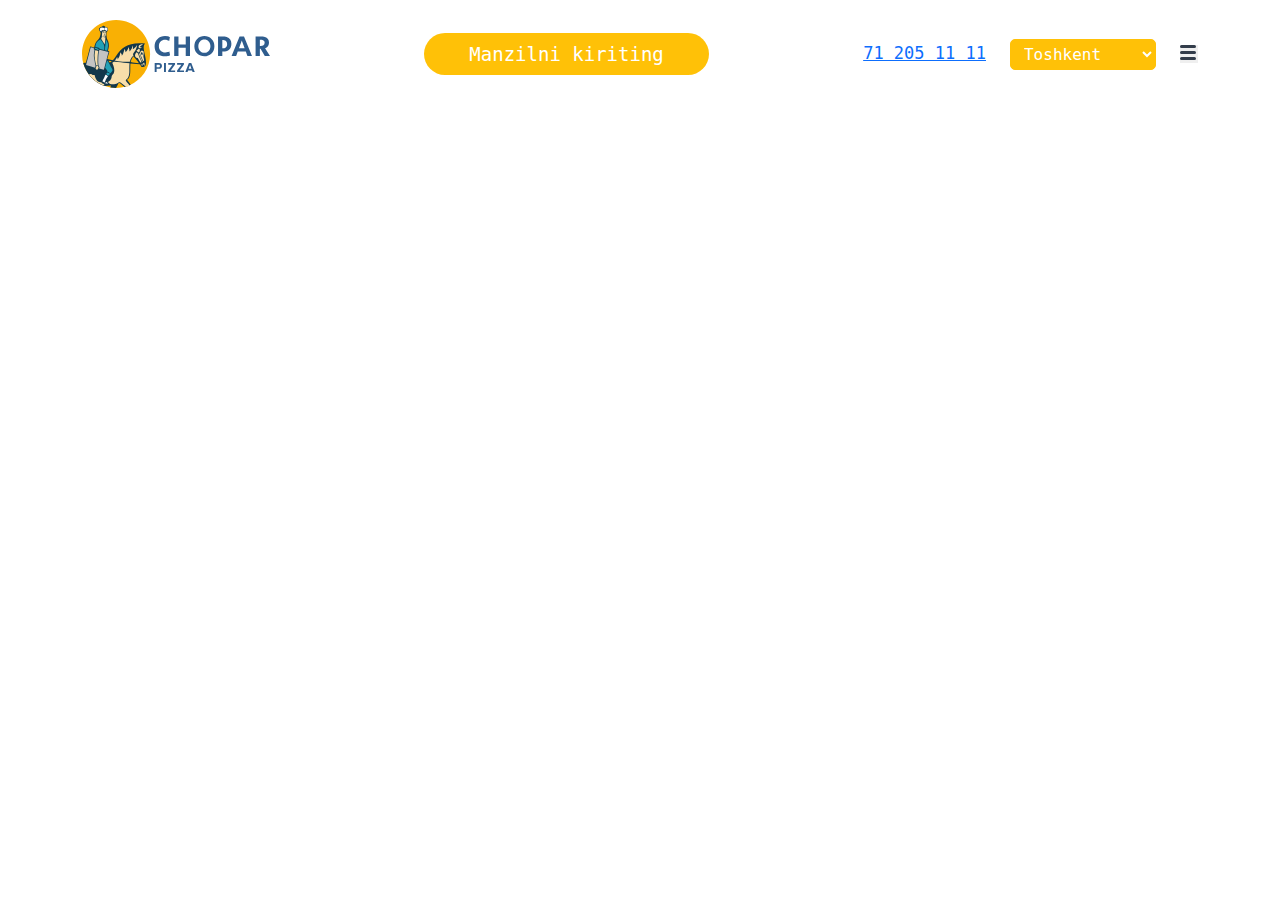
==== index.html @ 5036ab7e "Initial commit" ====
<!DOCTYPE html>
<html lang="en">
<head>
    <meta charset="UTF-8">
    <meta http-equiv="X-UA-Compatible" content="IE=edge">
    <meta name="viewport" content="width=device-width, initial-scale=1.0">
    <title>Chopar pizza</title>
    <link rel="stylesheet" href="css/bootstrap.min.css">
    <link rel="stylesheet" href="css/main.css">
</head>
<body>
    
    <!--   Header start   -->
    <header class="site-header">
        <div class="container">
            <div class="site-header__wrapper d-flex align-items-center justify-content-between">
                <a class="logo-link" href="./index.html">
                    <img class="logo-img" src="./images/site-logo.svg"
                    width="150"
                    height="40"
                    alt="site logo">
                </a>
                <button class="site-header__location d-none text-white bg-warning border-0" type="button">
                    Manzilni kiriting
                </button>
                <div class="site-header__inner d-flex align-items-center column-gap-3 column-gap-xl-4">
                    <a class="site-header__tel d-none" href="tel:712051111">
                        71 205 11 11
                    </a>
                    <select class="site-header__select d-none bg-warning text-white border-warning">
                        <option value="Tashkent">
                            Toshkent
                        </option>
                        <option value="Samarqand">
                            Samarqand
                        </option>
                        <option value="Andijon">
                            Andijon
                        </option>
                        <option value="Namangan">
                            Namangan
                        </option>
                        <option value="Qashqadaryo">
                            Qashqadaryo
                        </option>
                    </select>
                    <button class="site-header__menu" type="button"></button>
                </div>
            </div>
        </div>
    </header>
    <!--   Header finish  -->

    <main class="site-main">
        <!--   Hero start   -->
        <section class="hero">
            <div class="container"></div>
        </section>
        <!--   Hero finish   -->
    </main>

    <!--   Footer start   -->
    <footer class="site-footer">
        <div class="container"></div>
    </footer>
    <!--   Footer finish   -->
    
    <script src="js/bootstrap.min.js"></script>
    <script src="js/main.js"></script>
</body>
</html>
---- css/main.css ----
* {
    box-sizing: border-box;
}

html {
    height: 100%;
}

body {
    display: flex;
    flex-direction: column;
    height: 100%;
    margin: 0;
    padding: 0;
    font-family: monospace;
}

img {
    display: block;
    height: auto;
}

.site-main {
    flex-grow: 1;
}

.site-header {
    padding-top: 20px;
}

.site-header__menu {
    width: 18px;
    height: 18px;
    background-image: url("/images/menu.svg");
    background-repeat: no-repeat;
    background-color: none;
    border: none;
}

















.main-wrapper {
    margin: 100px 0;
}

.heading {
    font-size: 27px;
}

.form {
    padding: 25px 5px !important;
    border: none;
}


input {
    width: 240px !important;
    margin-bottom: 15px;
    padding: 5px 15px;
    font-size: 14px !important;
    /* border: none; */
    border-radius: 5px;
}

.form__btn {
    width: 120px !important;
    padding: 5px;
    font-size: 14px;
}

.form__link {
    font-size: 15px;
    font-weight: 500;
}

@media only screen and (min-width: 500px) {
    .site-header__location {
        display: block !important;
        padding: 5px 15px;
        border-radius: 6px;
    }
}

@media only screen and (min-width: 568px) {
    .site-header__tel {
        display: block !important;
        font-size: 15px;
    }

    input {
        width: 300px !important;
        padding: 7px 17px;
        font-size: 15px !important;
    }

    .form__link {
        font-size: 16px;
    }
}

@media only screen and (min-width: 768px) {
    .site-header__location {
        padding: 6px 20px;
    }

    .site-header__select {
        display: block !important;
        padding: 3px 7px;
        font-size: 14px;
        border-radius: 5px;
    }

    .heading {
        font-size: 32px;
    }
    
    input {
        width: 330px !important;
        padding: 7px 17px;
        font-size: 16px !important;
    }

    .form__btn {
        font-size: 15px;
    }

    .form__link {
        font-size: 17px;
    }
}

@media only screen and (min-width: 992px) {
    .logo-img {
        width: 188px;
        height: 68px;
    }

    .site-header__location {
        padding: 7px 45px;
        font-size: 19px;
        border-radius: 50px;
    }

    .site-header__tel {
        font-size: 17px;
    }

    .site-header__select {
        padding: 4px 9px;
        font-size: 16px;
    }

    .main-wrapper {
        margin: 150px 0;
    }

    .heading {
        font-size: 40px;
    }

    input {
        width: 360px !important;
        margin-bottom: 20px;
        padding: 24px 20px;
        font-size: 17px !important;
    }

    .form__btn {
        width: 170px !important;
        padding: 6px 10px;
        font-size: 16px;
    }

    .form__link {
        font-size: 20px;
    }
}
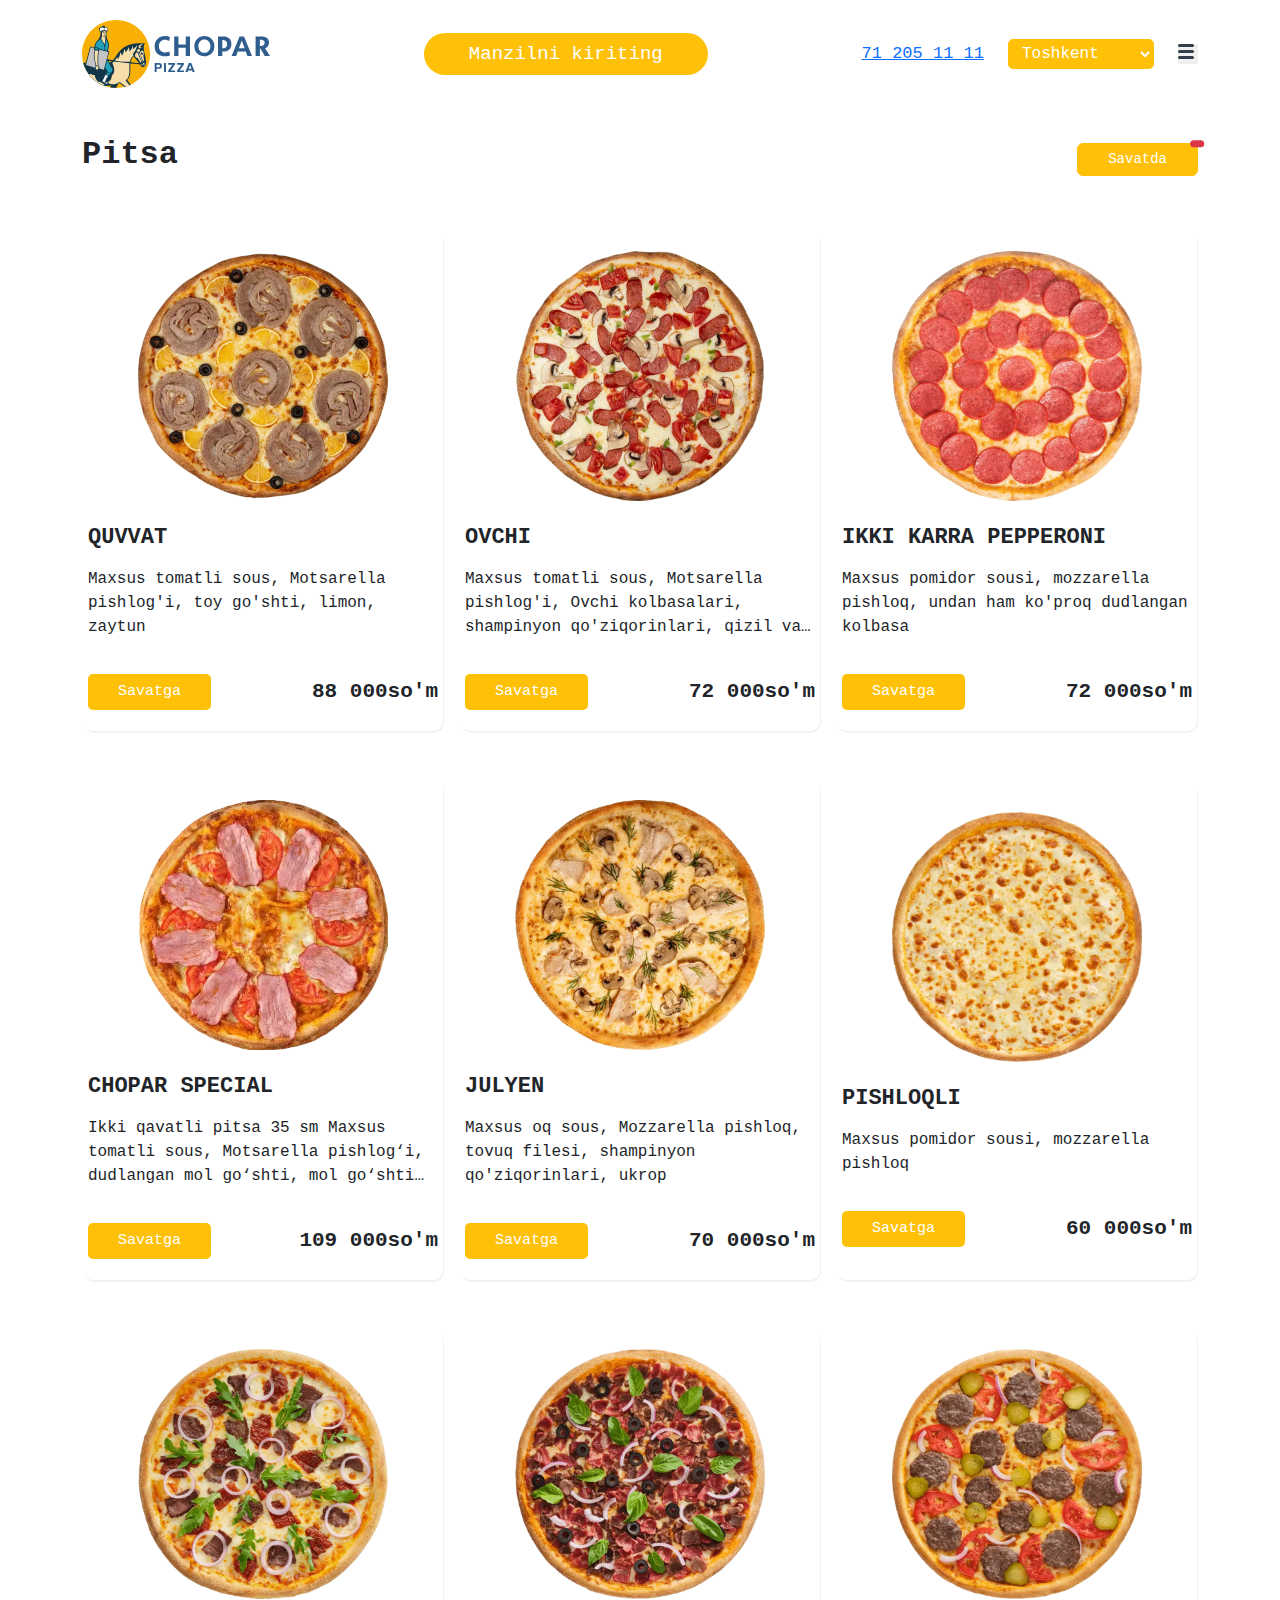
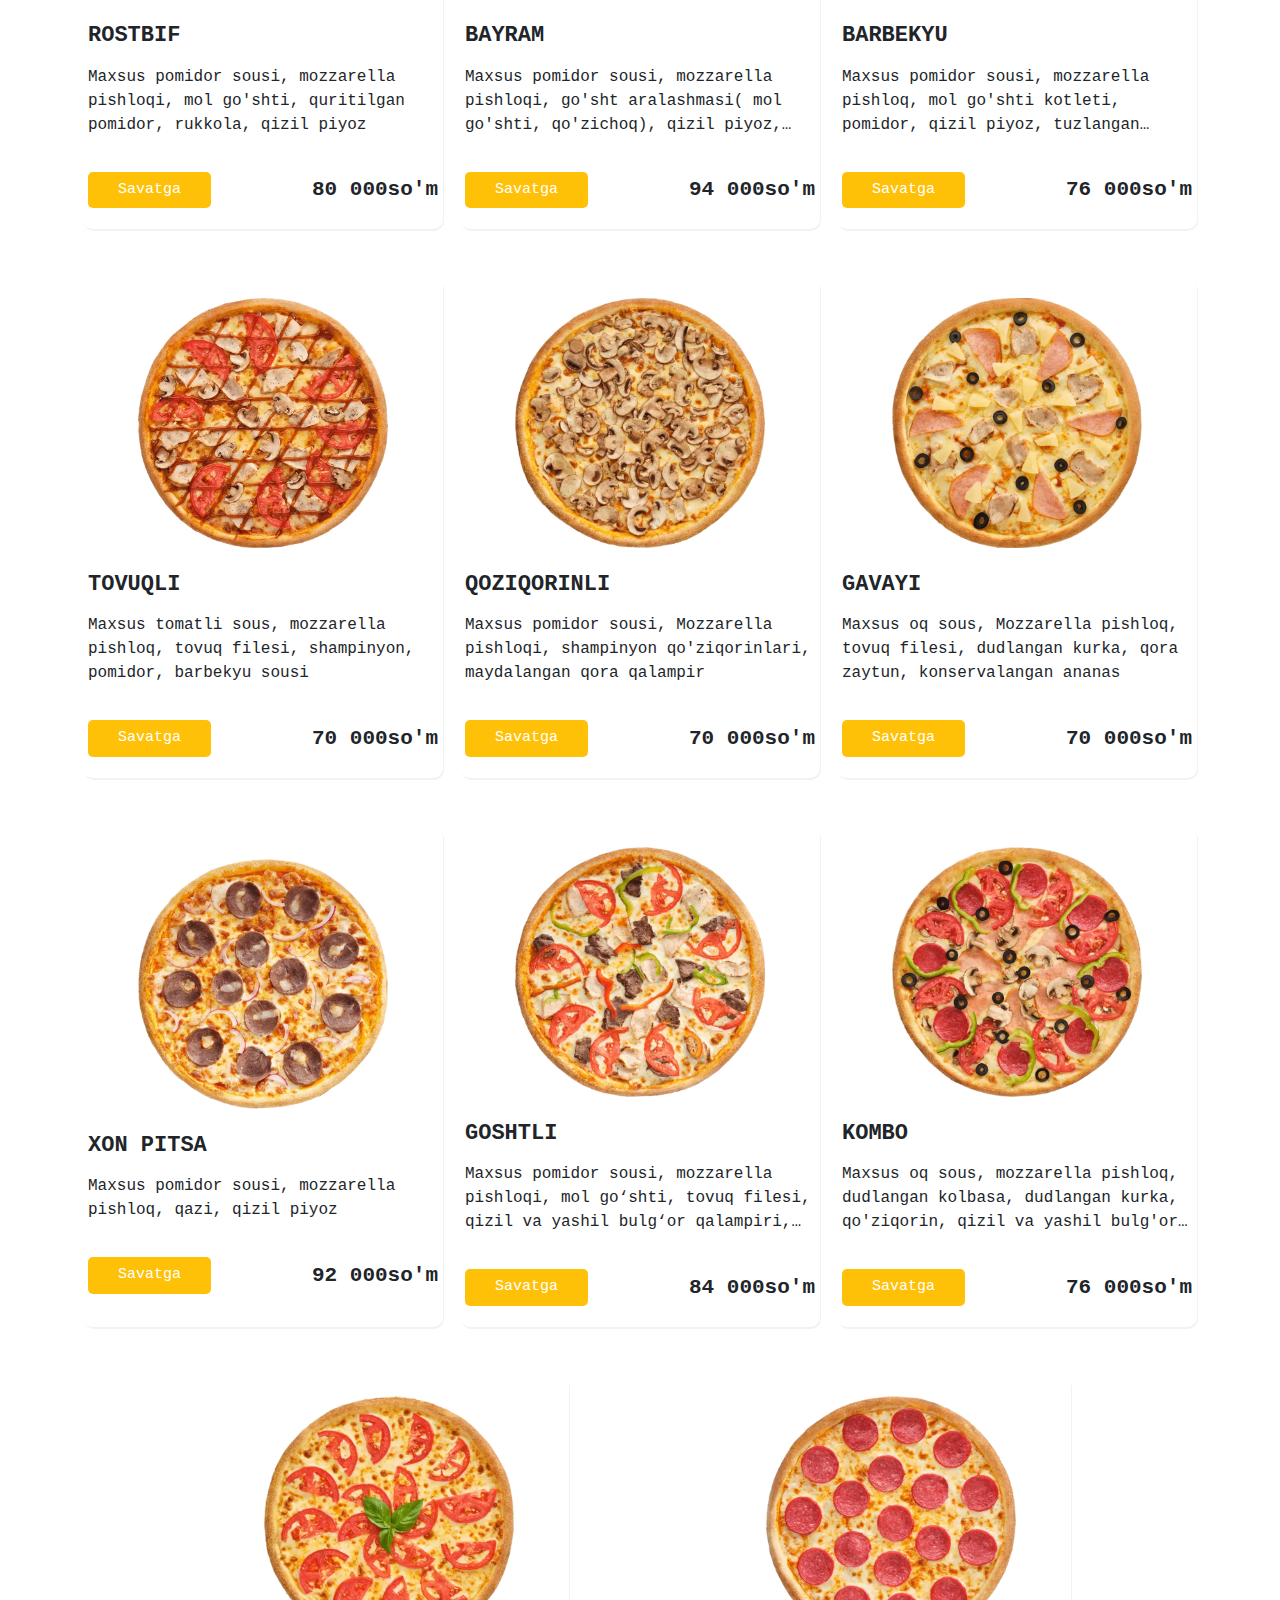
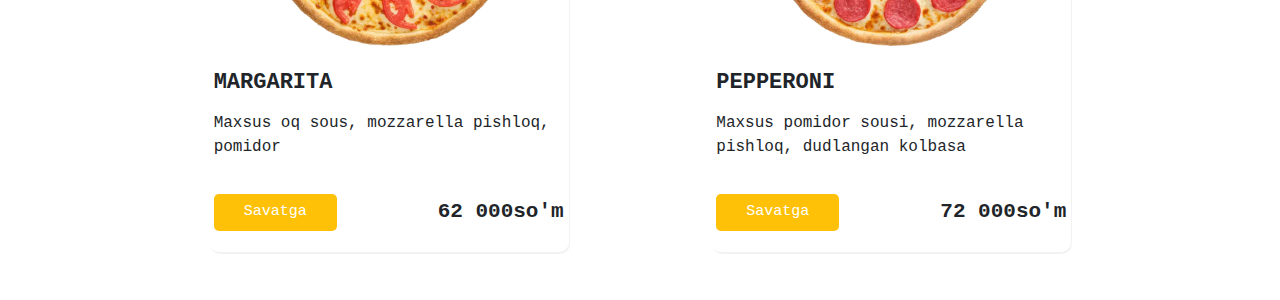
==== commit 829dcf49: "Add modal to the site" ====
--- a/index.html
+++ b/index.html
@@ -47,18 +47,49 @@
                     <button class="site-header__menu" type="button"></button>
                 </div>
             </div>
+            <!-- <img src="./images/quvvat.webp" alt=""> -->
         </div>
     </header>
     <!--   Header finish  -->
-
+    
     <main class="site-main">
         <!--   Hero start   -->
-        <section class="hero">
-            <div class="container"></div>
+        <section class="hero mt-5 mb-5">
+            <div class="container">
+                <div class="hero__mini-wrapperc d-flex justify-content-between align-items-center mb-5">
+                    <h1 class="hero__heading mt-0">
+                        Pitsa
+                    </h1>
+                    <button class="hero__bookmark-btn position-relative btn btn-warning text-white" type="button" data-bs-toggle="modal" data-bs-target="#exampleModal">
+                        <span class="position-absolute top-0 start-100 translate-middle badge rounded-pill bg-danger badge-element">
+                        </span>
+                        Savatda
+                    </button>
+                </div>
+                <ul class="hero__list d-flex flex-column row-gap-4 flex-md-row flex-wrap justify-content-evenly row-gap-lg-5 column-gap-md-3"></ul>
+                
+                <!-- Modal -->
+                <div class="modal fade" id="exampleModal" tabindex="-1" aria-labelledby="exampleModalLabel" aria-hidden="true">
+                    <div class="modal-dialog">
+                        <div class="modal-content">
+                            <div class="modal-header">
+                                <h1 class="modal-title fs-5" id="exampleModalLabel">Chosen food</h1>
+                                <button type="button" class="btn-close" data-bs-dismiss="modal" aria-label="Close"></button>
+                            </div>
+                            <ol class="modal-body modal-list">
+                            </ol>
+                            <div class="modal-footer">
+                                <button type="button" class="btn btn-secondary" data-bs-dismiss="modal">Yopish</button>
+                                <button type="button" class="btn btn-primary finish-order">Buyurtma berish</button>
+                            </div>
+                        </div>
+                    </div>
+                </div>
+            </div>
         </section>
         <!--   Hero finish   -->
     </main>
-
+    
     <!--   Footer start   -->
     <footer class="site-footer">
         <div class="container"></div>
--- a/css/main.css
+++ b/css/main.css
@@ -37,7 +37,99 @@
     border: none;
 }
 
-
+.hero__list {
+    margin: 0;
+    padding-left: 0;
+    list-style-type: none;
+}
+
+.hero__items {
+    display: flex;
+    flex-direction: column;
+    justify-content: center;
+    max-width: 350px;
+    width: 100%;
+    margin: 0 auto;
+    padding: 5px;
+    box-shadow: 1px 2px 0 rgba(0,0,0,0.05);
+    border-radius: 10px;
+}
+
+.hero__heading {
+    font-size: 25px;
+    font-weight: 700;
+}
+
+.hero__bookmark-btn {
+    padding: 3px 15px !important;
+    font-size: 14px;
+}
+
+.hero__img {
+    width: 200px;
+    height: 200px;
+    margin: 0 auto;
+}
+
+.hero__title {
+    margin-top: 0;
+    margin-bottom: 15px;
+    font-size: 22px;
+    font-weight: bold;
+}
+
+.hero__textbox {
+    max-width: 320px;
+    width: 100%;
+    margin: 0 auto;
+}
+
+.hero__text {
+    display: -webkit-box;
+    -webkit-line-clamp: 3;
+    -webkit-box-orient: vertical;
+    overflow: hidden;
+    margin-top: 0;
+    margin-bottom: 10px;
+    font-size: 15px;
+}
+
+.hero__btn {
+    padding: 5px 20px;
+    font-size: 12px;
+    color: #fff;
+    border-radius: 5px;
+}
+
+.hero__price {
+    font-size: 21px;
+    line-height: 20px;
+}
+
+.modal-content {
+    max-width: 320px;
+    width: 100%;
+    margin: 0 auto;
+}
+
+.modal-title {
+    font-size: 20px;
+}
+
+.modal-list {
+    list-style-type: decimal;
+}
+
+.pizza-name {
+    margin: 0;
+    font-size: 16px;
+}
+
+.pizza-price {
+    margin: 0;
+    font-size: 15px;
+    font-weight: bold;
+}
 
 
 
@@ -101,6 +193,10 @@
         font-size: 15px;
     }
 
+    .hero__heading {
+        font-size: 27px;
+    }
+
     input {
         width: 300px !important;
         padding: 7px 17px;
@@ -124,6 +220,29 @@
         border-radius: 5px;
     }
 
+    .hero__items {
+        max-width: 340px;
+        width: 100%;
+        margin: 0;
+    }
+
+    .hero__heading {
+        font-size: 28px;
+    }
+
+    .modal-content {
+        max-width: 390px;
+        width: 100%;
+    }
+
+    .pizza-name {
+        font-size: 17px;
+    }
+
+    .pizza-price {
+        font-size: 16px;
+    }
+
     .heading {
         font-size: 32px;
     }
@@ -143,12 +262,25 @@
     }
 }
 
+@media only screen and (min-width: 900px) {
+    .hero__items {
+        max-width: 340px;
+        width: 100%;
+    }
+}
+
+
 @media only screen and (min-width: 992px) {
     .logo-img {
         width: 188px;
         height: 68px;
     }
 
+    .site-header__menu {
+        width: 20px;
+        height: 20px;
+    }
+
     .site-header__location {
         padding: 7px 45px;
         font-size: 19px;
@@ -162,6 +294,52 @@
     .site-header__select {
         padding: 4px 9px;
         font-size: 16px;
+    }
+
+    .hero__items {
+        max-width: 300px;
+        width: 100%;
+    }
+
+    .hero__textbox {
+        max-width: 300px;
+        width: 100%;
+    }
+
+    .hero__heading {
+        font-size: 32px;
+    }
+
+    .hero__bookmark-btn {
+        padding: 5px 30px !important;
+    }
+
+    .hero__textbox {
+        margin-bottom: 25px;
+    }
+
+    .hero__text {
+        font-size: 16px;
+    }
+
+    .hero__btn {
+        padding: 7px 30px;
+        font-size: 15px;
+    }
+
+    .modal-content {
+        max-width: 460px;
+        width: 100%;
+    }
+
+    .pizza-name {
+        font-size: 20px;
+        line-height: 22px;
+    }
+
+    .pizza-price {
+        font-size: 18px;
+        line-height: 20px;
     }
 
     .main-wrapper {
@@ -188,4 +366,26 @@
     .form__link {
         font-size: 20px;
     }
+}
+
+@media only screen and (min-width: 1200px) {
+    .hero__items {
+        max-width: 360px;
+        width: 100%;
+    }
+  
+    .hero__img {
+        width: 250px;
+        height: 250px;
+        transition: transform 0.5s ease;
+    }
+    
+    .hero__img:hover {
+        transform: scale(1.2);
+    }
+
+    .hero__textbox {
+        max-width: 380px;
+        width: 100%;
+    }
 }